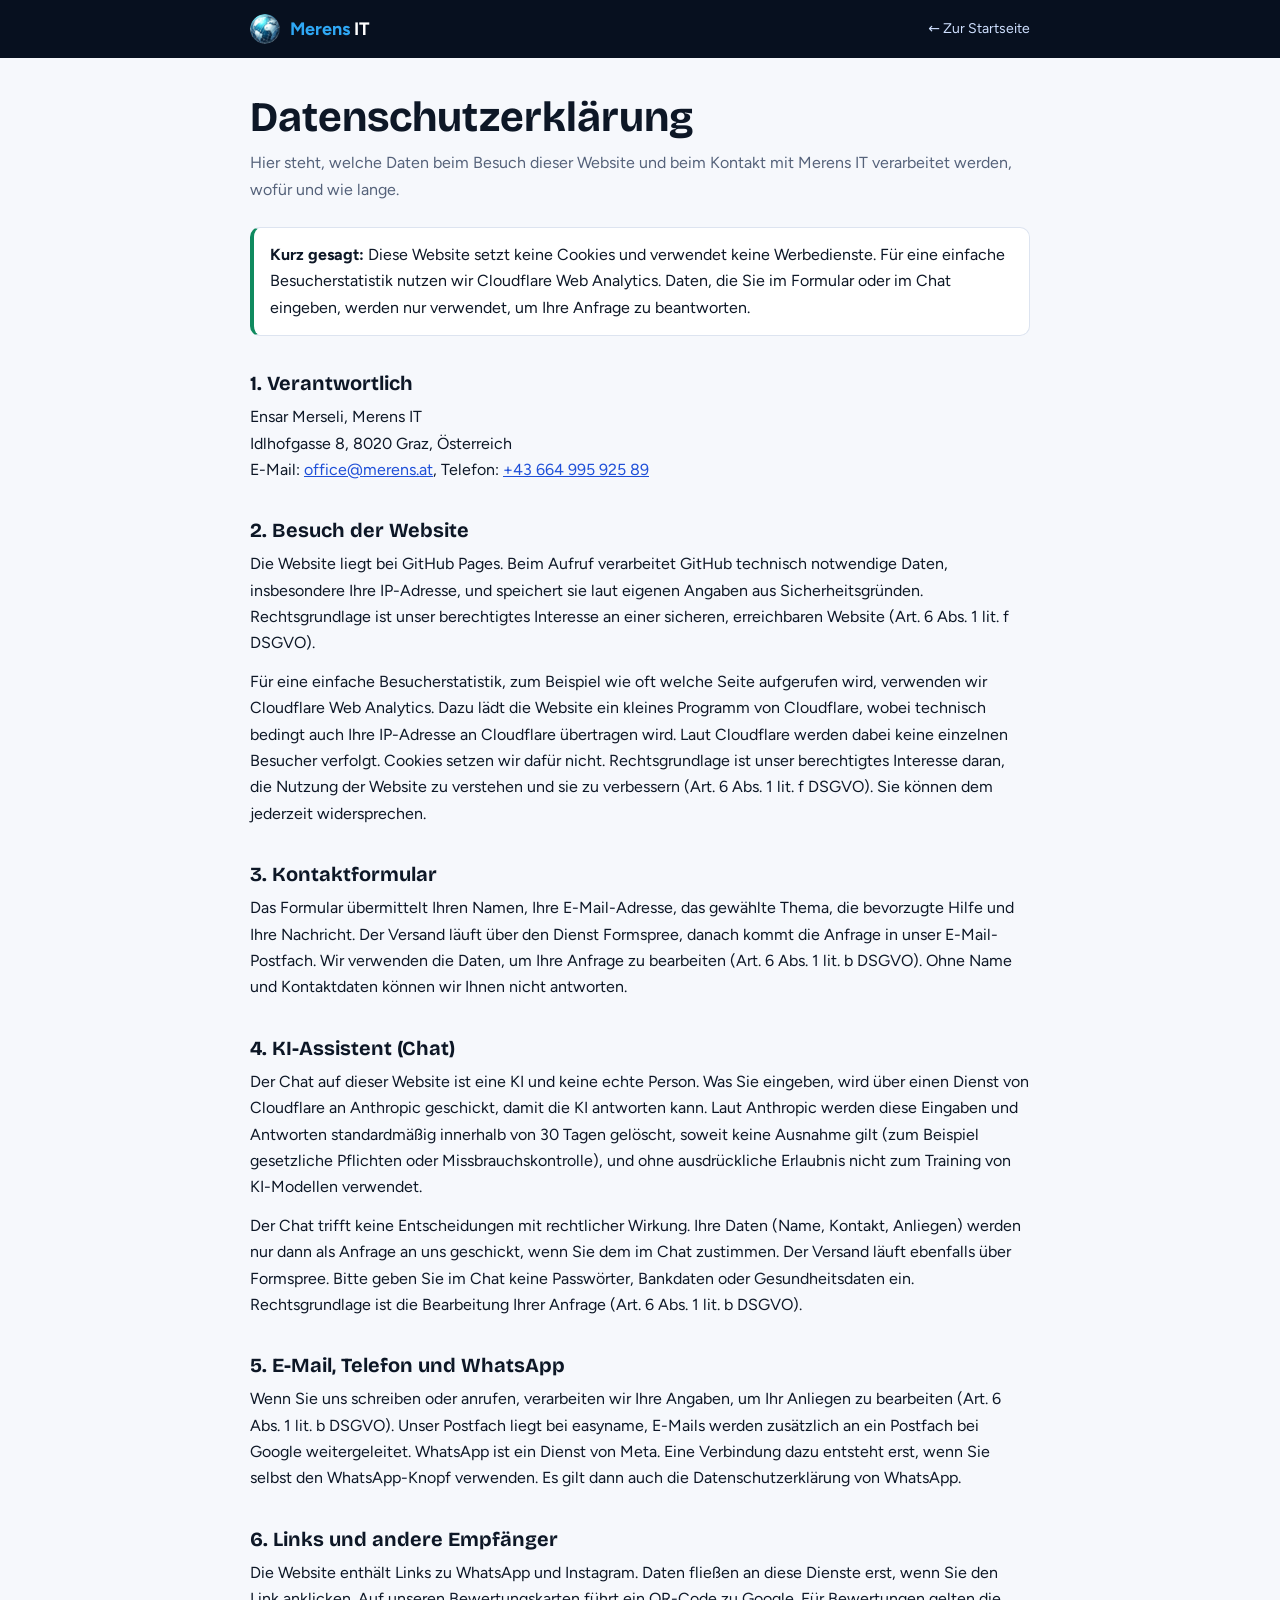
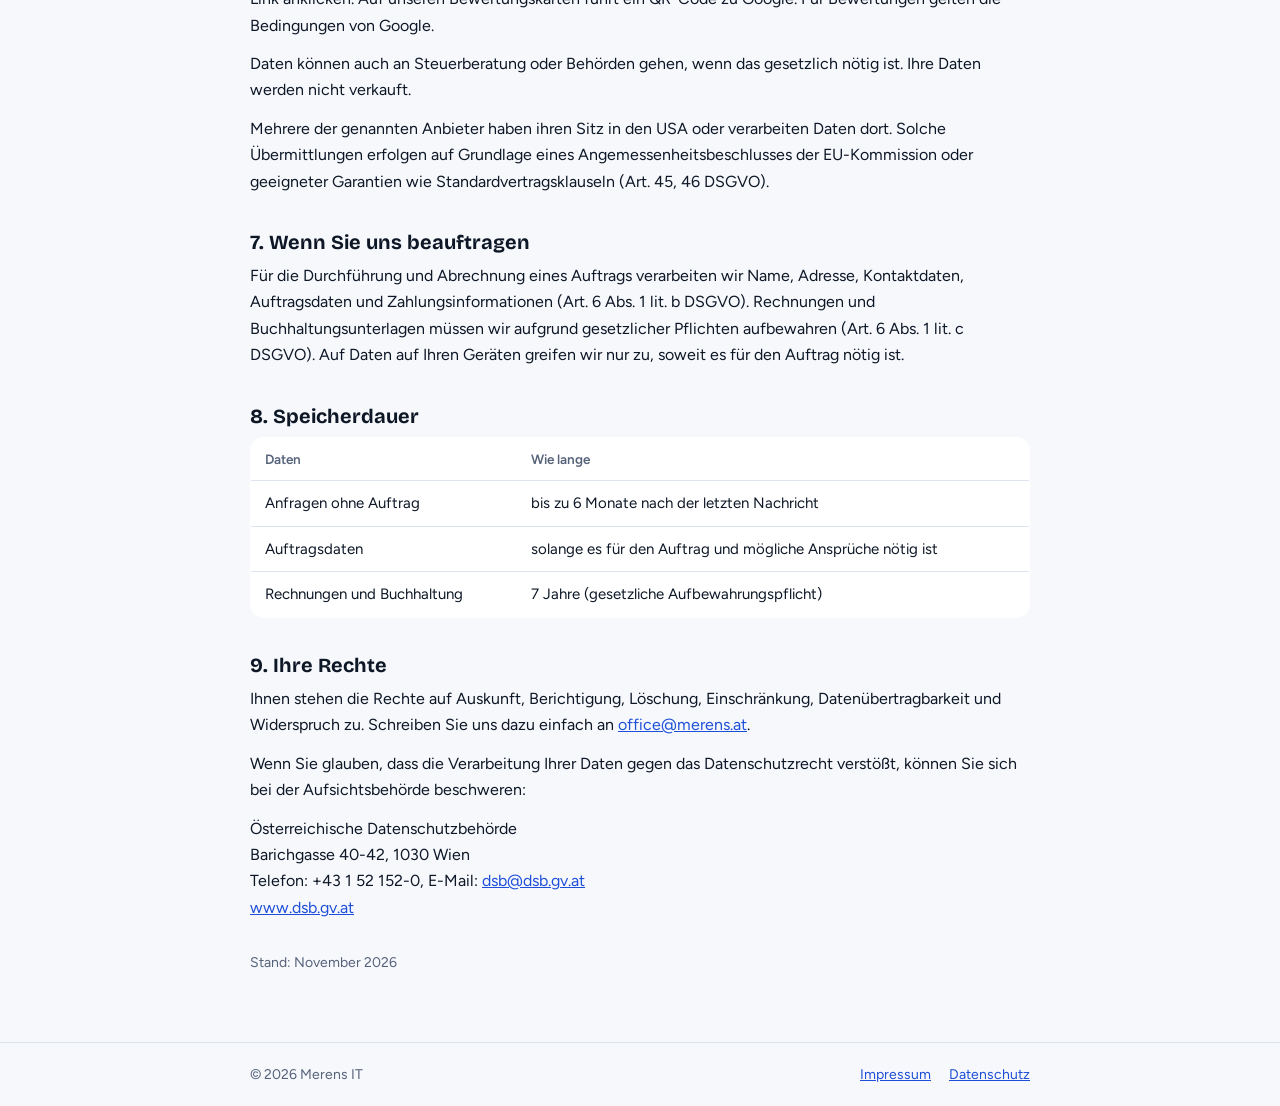
==== datenschutz.html @ 6046812a "Datenschutzerklaerung hinzugefuegt" ====
<!DOCTYPE html>
<html lang="de">
<head>
<meta charset="utf-8">
<meta name="viewport" content="width=device-width, initial-scale=1, viewport-fit=cover">
<title>Datenschutz | Merens IT</title>
<meta name="description" content="Datenschutzerklärung von Merens IT, Graz.">
<link rel="canonical" href="https://merens.at/datenschutz.html">
<link rel="icon" href="img/logo-globe.png">
<meta name="theme-color" content="#07101F">
<style>
@font-face{font-family:"Bricolage Grotesque";font-style:normal;font-weight:200 800;font-display:swap;src:url("fonts/bricolage-grotesque.woff2") format("woff2")}
@font-face{font-family:"Figtree";font-style:normal;font-weight:300 900;font-display:swap;src:url("fonts/figtree.woff2") format("woff2")}

:root{color-scheme:light dark;--bg:#F6F8FC;--surface:#fff;--ink:#0D1726;--muted:#55627A;--line:#DDE4F0;--accent:#1E4FD8;--stage:#07101F}
@media (prefers-color-scheme:dark){:root{--bg:#0A111C;--surface:#111B2B;--ink:#E8EDF5;--muted:#A3B0C4;--line:#24324A;--accent:#8DA8FF}}
*{box-sizing:border-box}
html{-webkit-text-size-adjust:100%}
body{margin:0;background:var(--bg);color:var(--ink);font:400 16px/1.65 "Figtree",ui-sans-serif,system-ui,-apple-system,"Segoe UI",sans-serif}
a{color:var(--accent);overflow-wrap:anywhere}
header{background:var(--stage);color:#fff}
.bar{max-width:820px;margin:auto;padding:14px 20px;display:flex;align-items:center;justify-content:space-between;gap:16px}
.brand{display:inline-flex;align-items:center;gap:10px;color:#fff;text-decoration:none;font:700 18px/1 "Figtree",sans-serif}
.brand b{color:#2FA8F5;font-weight:700}
.back{color:#CFE0FF;font-size:14px;text-decoration:none;white-space:nowrap}
.back:hover{color:#fff}
main{max-width:820px;margin:auto;padding:36px 20px 56px}
h1{font:700 clamp(30px,6vw,42px)/1.1 "Bricolage Grotesque","Figtree",sans-serif;margin:0 0 10px}
h2{font:700 20px/1.3 "Bricolage Grotesque","Figtree",sans-serif;margin:34px 0 8px}
p{margin:0 0 12px}
ul{margin:0 0 12px;padding-left:22px}
.lead{color:var(--muted);margin-bottom:24px}
.card{background:var(--surface);border:1px solid var(--line);border-radius:14px;padding:6px 20px}
dl{margin:0}
.row{display:grid;grid-template-columns:230px 1fr;gap:4px 18px;padding:13px 0;border-bottom:1px solid var(--line)}
.row:last-child{border-bottom:0}
dt{color:var(--muted);font-size:14.5px}
dd{margin:0;font-weight:500}
.tbl{width:100%;border-collapse:collapse;background:var(--surface);border:1px solid var(--line);border-radius:14px;overflow:hidden;margin:6px 0 12px;font-size:15px}
.tbl th,.tbl td{text-align:left;padding:10px 14px;border-bottom:1px solid var(--line);vertical-align:top}
.tbl tr:last-child td{border-bottom:0}
.tbl th{color:var(--muted);font-weight:600;font-size:13.5px}
.ok{background:var(--surface);border:1px solid var(--line);border-left:4px solid #0F8A5F;border-radius:10px;padding:14px 16px;margin:0 0 22px}
.stand{color:var(--muted);font-size:14px;margin-top:30px}
footer{border-top:1px solid var(--line)}
.foot{max-width:820px;margin:auto;padding:20px;display:flex;flex-wrap:wrap;gap:8px 20px;justify-content:space-between;color:var(--muted);font-size:14px}
.foot nav{display:flex;flex-wrap:wrap;gap:8px 18px}
@media (max-width:600px){.row{grid-template-columns:1fr}.tbl{font-size:14px}.tbl th,.tbl td{padding:9px 10px}}
</style>
</head>
<body>
<header><div class="bar">
  <a class="brand" href="./"><img src="img/logo-globe.png" alt="" width="30" height="30" style="border-radius:50%"><span><b>Merens</b> IT</span></a>
  <a class="back" href="./">&larr; Zur Startseite</a>
</div></header>
<main>
<h1>Datenschutzerkl&auml;rung</h1>
<p class="lead">Hier steht, welche Daten beim Besuch dieser Website und beim Kontakt mit Merens IT verarbeitet werden, wof&uuml;r und wie lange.</p>
<div class="ok"><strong>Kurz gesagt:</strong> Diese Website setzt keine Cookies und verwendet keine Werbedienste. F&uuml;r eine einfache Besucherstatistik nutzen wir Cloudflare Web Analytics. Daten, die Sie im Formular oder im Chat eingeben, werden nur verwendet, um Ihre Anfrage zu beantworten.</div>

<h2>1. Verantwortlich</h2>
<p>Ensar Merseli, Merens IT<br>Idlhofgasse 8, 8020 Graz, &Ouml;sterreich<br>E-Mail: <a href="mailto:office@merens.at">office@merens.at</a>, Telefon: <a href="tel:+4366499592589">+43 664 995 925 89</a></p>

<h2>2. Besuch der Website</h2>
<p>Die Website liegt bei GitHub Pages. Beim Aufruf verarbeitet GitHub technisch notwendige Daten, insbesondere Ihre IP-Adresse, und speichert sie laut eigenen Angaben aus Sicherheitsgr&uuml;nden. Rechtsgrundlage ist unser berechtigtes Interesse an einer sicheren, erreichbaren Website (Art. 6 Abs. 1 lit. f DSGVO).</p>
<p>F&uuml;r eine einfache Besucherstatistik, zum Beispiel wie oft welche Seite aufgerufen wird, verwenden wir Cloudflare Web Analytics. Dazu l&auml;dt die Website ein kleines Programm von Cloudflare, wobei technisch bedingt auch Ihre IP-Adresse an Cloudflare &uuml;bertragen wird. Laut Cloudflare werden dabei keine einzelnen Besucher verfolgt. Cookies setzen wir daf&uuml;r nicht. Rechtsgrundlage ist unser berechtigtes Interesse daran, die Nutzung der Website zu verstehen und sie zu verbessern (Art. 6 Abs. 1 lit. f DSGVO). Sie k&ouml;nnen dem jederzeit widersprechen.</p>

<h2>3. Kontaktformular</h2>
<p>Das Formular &uuml;bermittelt Ihren Namen, Ihre E-Mail-Adresse, das gew&auml;hlte Thema, die bevorzugte Hilfe und Ihre Nachricht. Der Versand l&auml;uft &uuml;ber den Dienst Formspree, danach kommt die Anfrage in unser E-Mail-Postfach. Wir verwenden die Daten, um Ihre Anfrage zu bearbeiten (Art. 6 Abs. 1 lit. b DSGVO). Ohne Name und Kontaktdaten k&ouml;nnen wir Ihnen nicht antworten.</p>

<h2>4. KI-Assistent (Chat)</h2>
<p>Der Chat auf dieser Website ist eine KI und keine echte Person. Was Sie eingeben, wird &uuml;ber einen Dienst von Cloudflare an Anthropic geschickt, damit die KI antworten kann. Laut Anthropic werden diese Eingaben und Antworten standardm&auml;&szlig;ig innerhalb von 30 Tagen gel&ouml;scht, soweit keine Ausnahme gilt (zum Beispiel gesetzliche Pflichten oder Missbrauchskontrolle), und ohne ausdr&uuml;ckliche Erlaubnis nicht zum Training von KI-Modellen verwendet.</p>
<p>Der Chat trifft keine Entscheidungen mit rechtlicher Wirkung. Ihre Daten (Name, Kontakt, Anliegen) werden nur dann als Anfrage an uns geschickt, wenn Sie dem im Chat zustimmen. Der Versand l&auml;uft ebenfalls &uuml;ber Formspree. Bitte geben Sie im Chat keine Passw&ouml;rter, Bankdaten oder Gesundheitsdaten ein. Rechtsgrundlage ist die Bearbeitung Ihrer Anfrage (Art. 6 Abs. 1 lit. b DSGVO).</p>

<h2>5. E-Mail, Telefon und WhatsApp</h2>
<p>Wenn Sie uns schreiben oder anrufen, verarbeiten wir Ihre Angaben, um Ihr Anliegen zu bearbeiten (Art. 6 Abs. 1 lit. b DSGVO). Unser Postfach liegt bei easyname, E-Mails werden zus&auml;tzlich an ein Postfach bei Google weitergeleitet. WhatsApp ist ein Dienst von Meta. Eine Verbindung dazu entsteht erst, wenn Sie selbst den WhatsApp-Knopf verwenden. Es gilt dann auch die Datenschutzerkl&auml;rung von WhatsApp.</p>

<h2>6. Links und andere Empf&auml;nger</h2>
<p>Die Website enth&auml;lt Links zu WhatsApp und Instagram. Daten flie&szlig;en an diese Dienste erst, wenn Sie den Link anklicken. Auf unseren Bewertungskarten f&uuml;hrt ein QR-Code zu Google. F&uuml;r Bewertungen gelten die Bedingungen von Google.</p>
<p>Daten k&ouml;nnen auch an Steuerberatung oder Beh&ouml;rden gehen, wenn das gesetzlich n&ouml;tig ist. Ihre Daten werden nicht verkauft.</p>
<p>Mehrere der genannten Anbieter haben ihren Sitz in den USA oder verarbeiten Daten dort. Solche &Uuml;bermittlungen erfolgen auf Grundlage eines Angemessenheitsbeschlusses der EU-Kommission oder geeigneter Garantien wie Standardvertragsklauseln (Art. 45, 46 DSGVO).</p>

<h2>7. Wenn Sie uns beauftragen</h2>
<p>F&uuml;r die Durchf&uuml;hrung und Abrechnung eines Auftrags verarbeiten wir Name, Adresse, Kontaktdaten, Auftragsdaten und Zahlungsinformationen (Art. 6 Abs. 1 lit. b DSGVO). Rechnungen und Buchhaltungsunterlagen m&uuml;ssen wir aufgrund gesetzlicher Pflichten aufbewahren (Art. 6 Abs. 1 lit. c DSGVO). Auf Daten auf Ihren Ger&auml;ten greifen wir nur zu, soweit es f&uuml;r den Auftrag n&ouml;tig ist.</p>

<h2>8. Speicherdauer</h2>
<table class="tbl">
<tr><th>Daten</th><th>Wie lange</th></tr>
<tr><td>Anfragen ohne Auftrag</td><td>bis zu 6 Monate nach der letzten Nachricht</td></tr>
<tr><td>Auftragsdaten</td><td>solange es f&uuml;r den Auftrag und m&ouml;gliche Anspr&uuml;che n&ouml;tig ist</td></tr>
<tr><td>Rechnungen und Buchhaltung</td><td>7 Jahre (gesetzliche Aufbewahrungspflicht)</td></tr>
</table>

<h2>9. Ihre Rechte</h2>
<p>Ihnen stehen die Rechte auf Auskunft, Berichtigung, L&ouml;schung, Einschr&auml;nkung, Daten&uuml;bertragbarkeit und Widerspruch zu. Schreiben Sie uns dazu einfach an <a href="mailto:office@merens.at">office@merens.at</a>.</p>
<p>Wenn Sie glauben, dass die Verarbeitung Ihrer Daten gegen das Datenschutzrecht verst&ouml;&szlig;t, k&ouml;nnen Sie sich bei der Aufsichtsbeh&ouml;rde beschweren:</p>
<p>&Ouml;sterreichische Datenschutzbeh&ouml;rde<br>Barichgasse 40-42, 1030 Wien<br>Telefon: +43 1 52 152-0, E-Mail: <a href="mailto:dsb@dsb.gv.at">dsb@dsb.gv.at</a><br><a href="https://www.dsb.gv.at" target="_blank" rel="noopener">www.dsb.gv.at</a></p>
<p class="stand">Stand: November 2026</p>
</main>
<footer><div class="foot">
  <span>&copy; 2026 Merens IT</span>
  <nav aria-label="Rechtliches"><a href="impressum.html">Impressum</a><a href="datenschutz.html">Datenschutz</a></nav>
</div></footer>
<!-- Cloudflare Web Analytics --><script type='module' src='https://static.cloudflareinsights.com/beacon.min.js' data-cf-beacon='{"token": "9dab97f2c6b8448aab697928414340f9"}'></script><!-- End Cloudflare Web Analytics -->
</body>
</html>
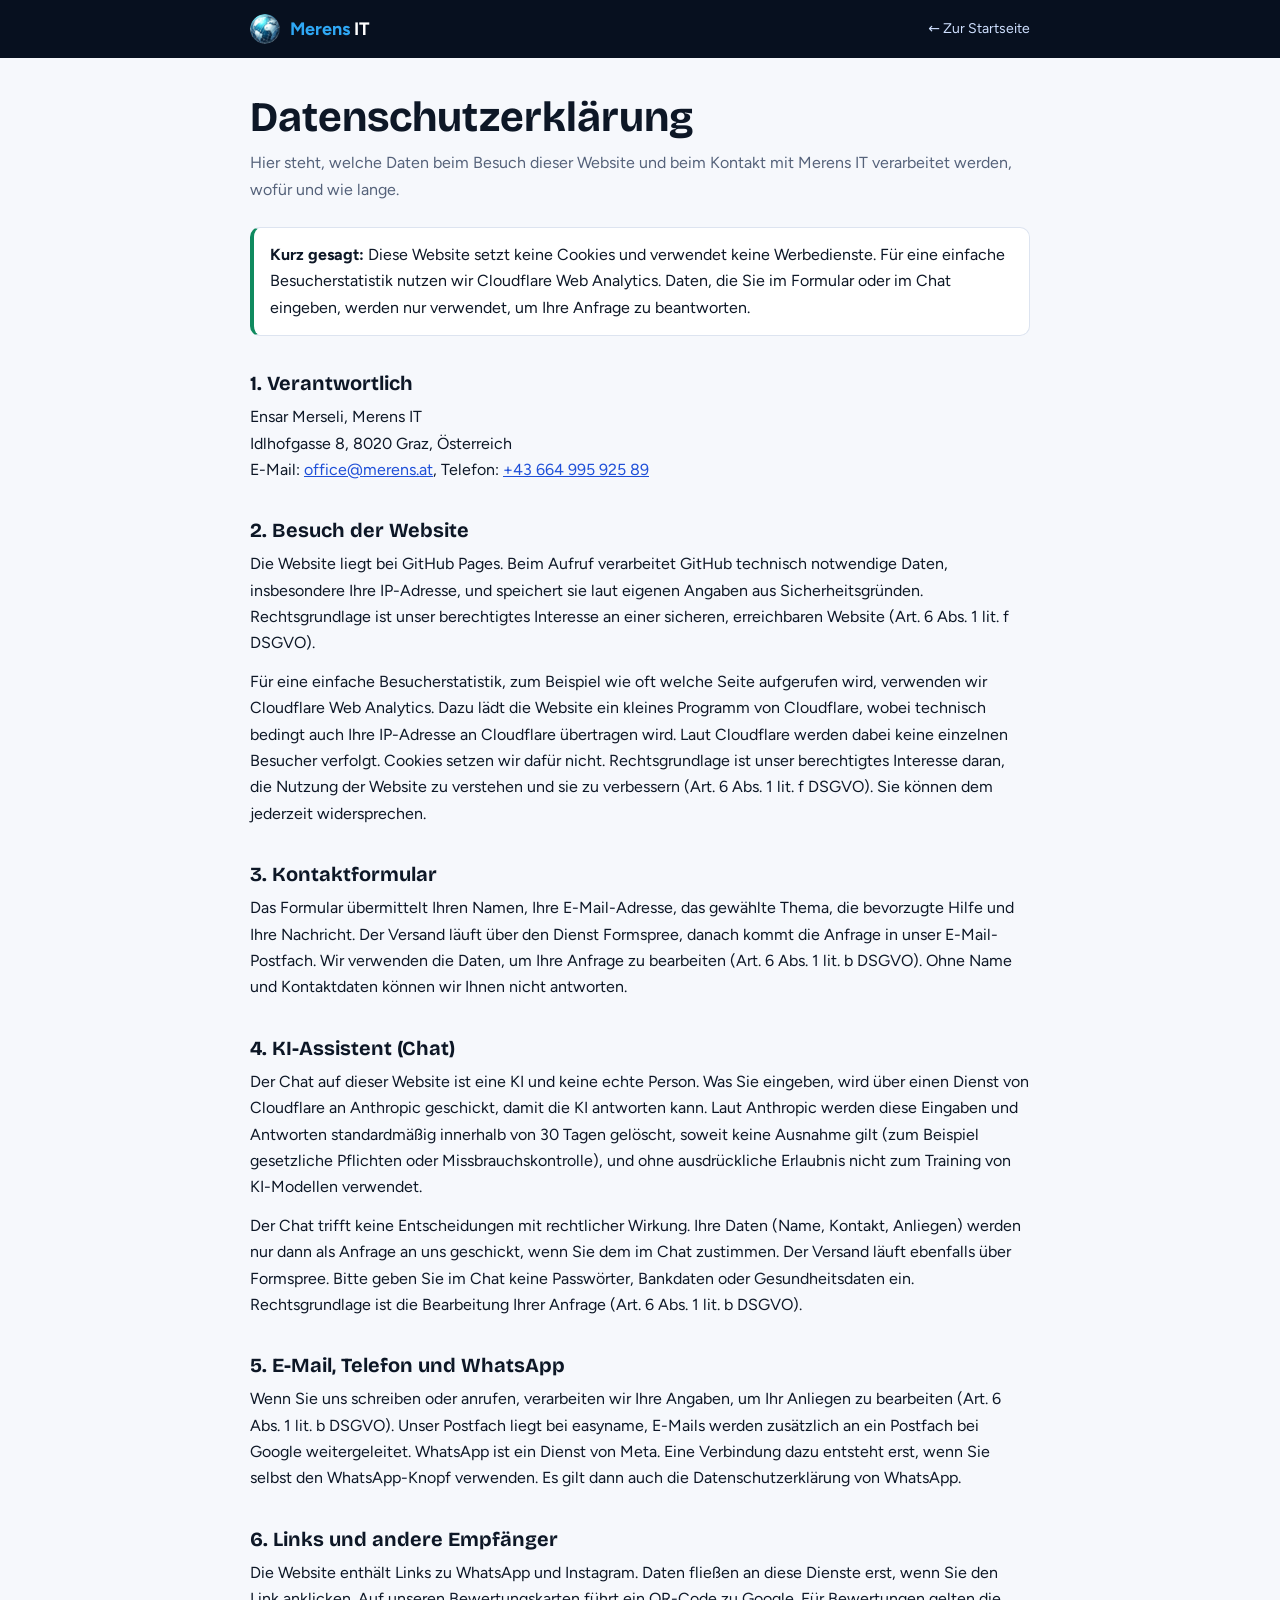
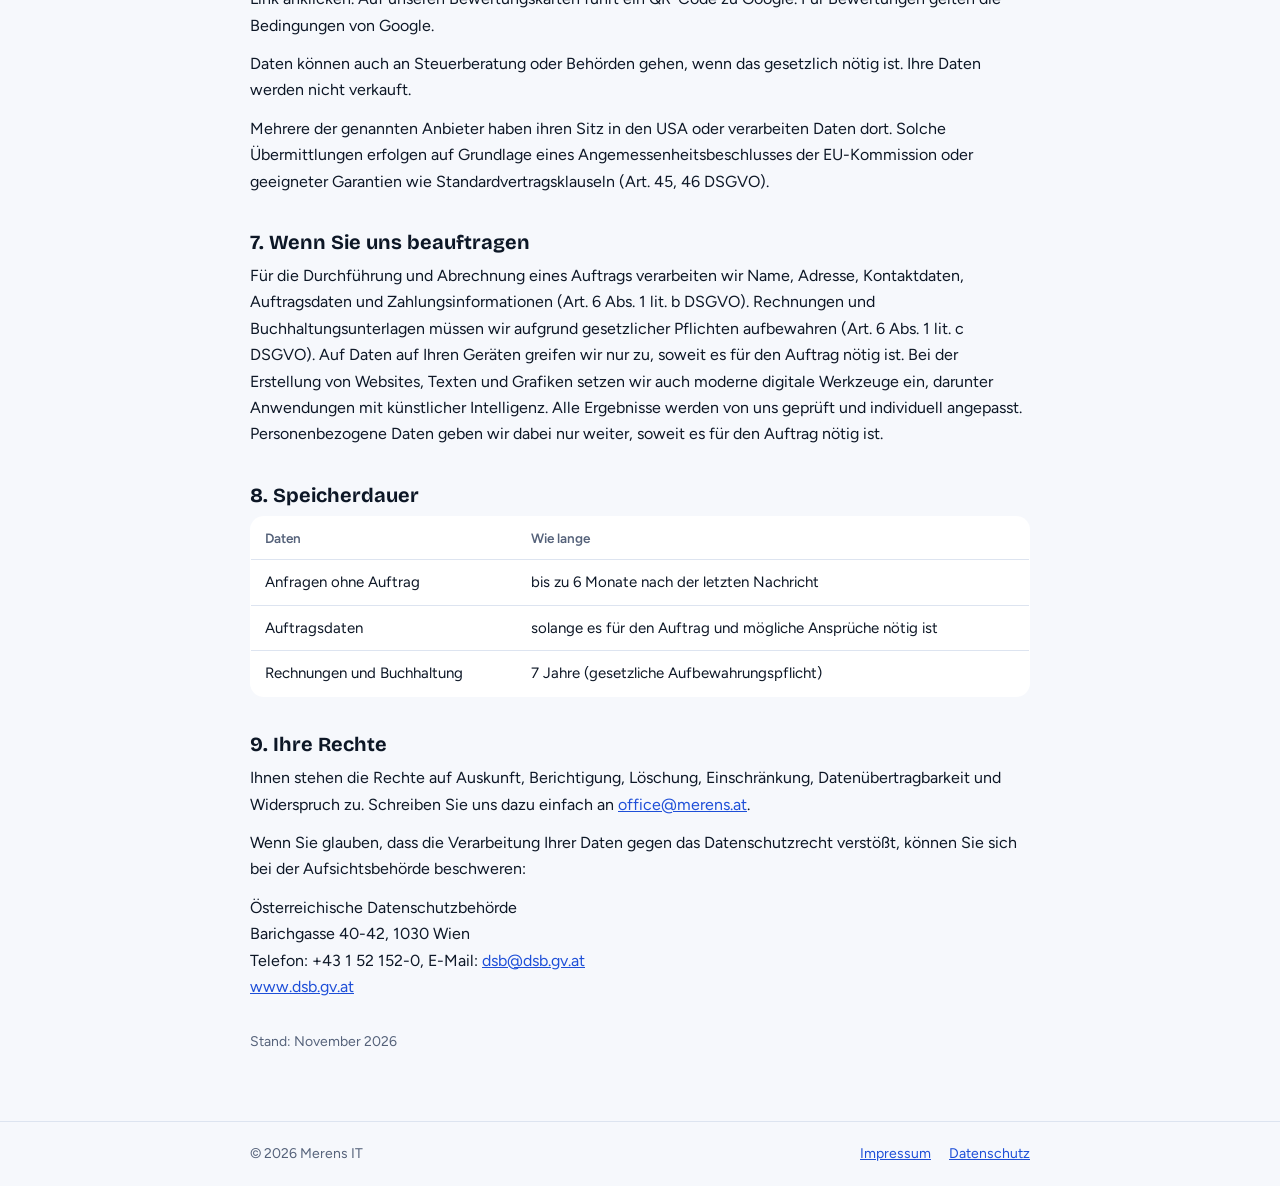
==== commit 48aa1203: "Datenschutz: Hinweis zu KI-Werkzeugen bei Auftraegen" ====
--- a/datenschutz.html
+++ b/datenschutz.html
@@ -81,7 +81,7 @@
 <p>Mehrere der genannten Anbieter haben ihren Sitz in den USA oder verarbeiten Daten dort. Solche &Uuml;bermittlungen erfolgen auf Grundlage eines Angemessenheitsbeschlusses der EU-Kommission oder geeigneter Garantien wie Standardvertragsklauseln (Art. 45, 46 DSGVO).</p>
 
 <h2>7. Wenn Sie uns beauftragen</h2>
-<p>F&uuml;r die Durchf&uuml;hrung und Abrechnung eines Auftrags verarbeiten wir Name, Adresse, Kontaktdaten, Auftragsdaten und Zahlungsinformationen (Art. 6 Abs. 1 lit. b DSGVO). Rechnungen und Buchhaltungsunterlagen m&uuml;ssen wir aufgrund gesetzlicher Pflichten aufbewahren (Art. 6 Abs. 1 lit. c DSGVO). Auf Daten auf Ihren Ger&auml;ten greifen wir nur zu, soweit es f&uuml;r den Auftrag n&ouml;tig ist.</p>
+<p>F&uuml;r die Durchf&uuml;hrung und Abrechnung eines Auftrags verarbeiten wir Name, Adresse, Kontaktdaten, Auftragsdaten und Zahlungsinformationen (Art. 6 Abs. 1 lit. b DSGVO). Rechnungen und Buchhaltungsunterlagen m&uuml;ssen wir aufgrund gesetzlicher Pflichten aufbewahren (Art. 6 Abs. 1 lit. c DSGVO). Auf Daten auf Ihren Ger&auml;ten greifen wir nur zu, soweit es f&uuml;r den Auftrag n&ouml;tig ist. Bei der Erstellung von Websites, Texten und Grafiken setzen wir auch moderne digitale Werkzeuge ein, darunter Anwendungen mit k&uuml;nstlicher Intelligenz. Alle Ergebnisse werden von uns gepr&uuml;ft und individuell angepasst. Personenbezogene Daten geben wir dabei nur weiter, soweit es f&uuml;r den Auftrag n&ouml;tig ist.</p>
 
 <h2>8. Speicherdauer</h2>
 <table class="tbl">
